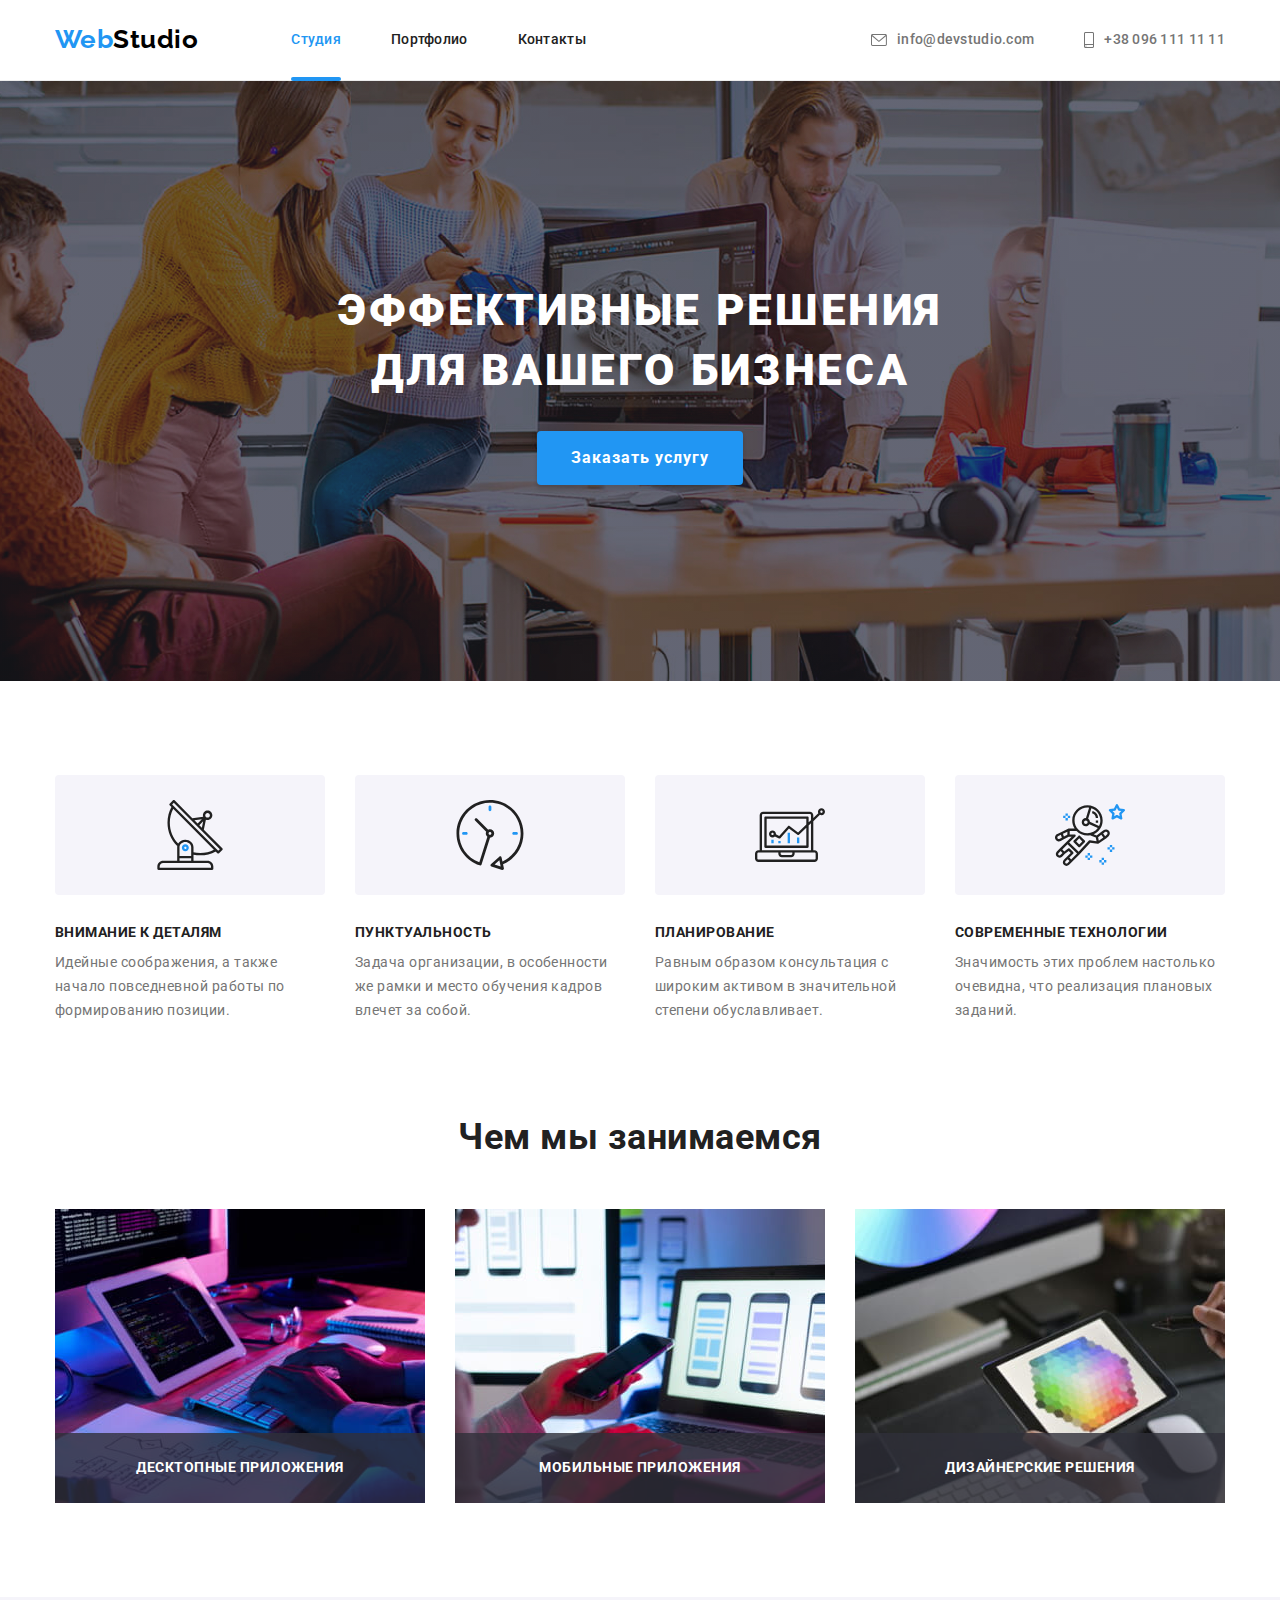
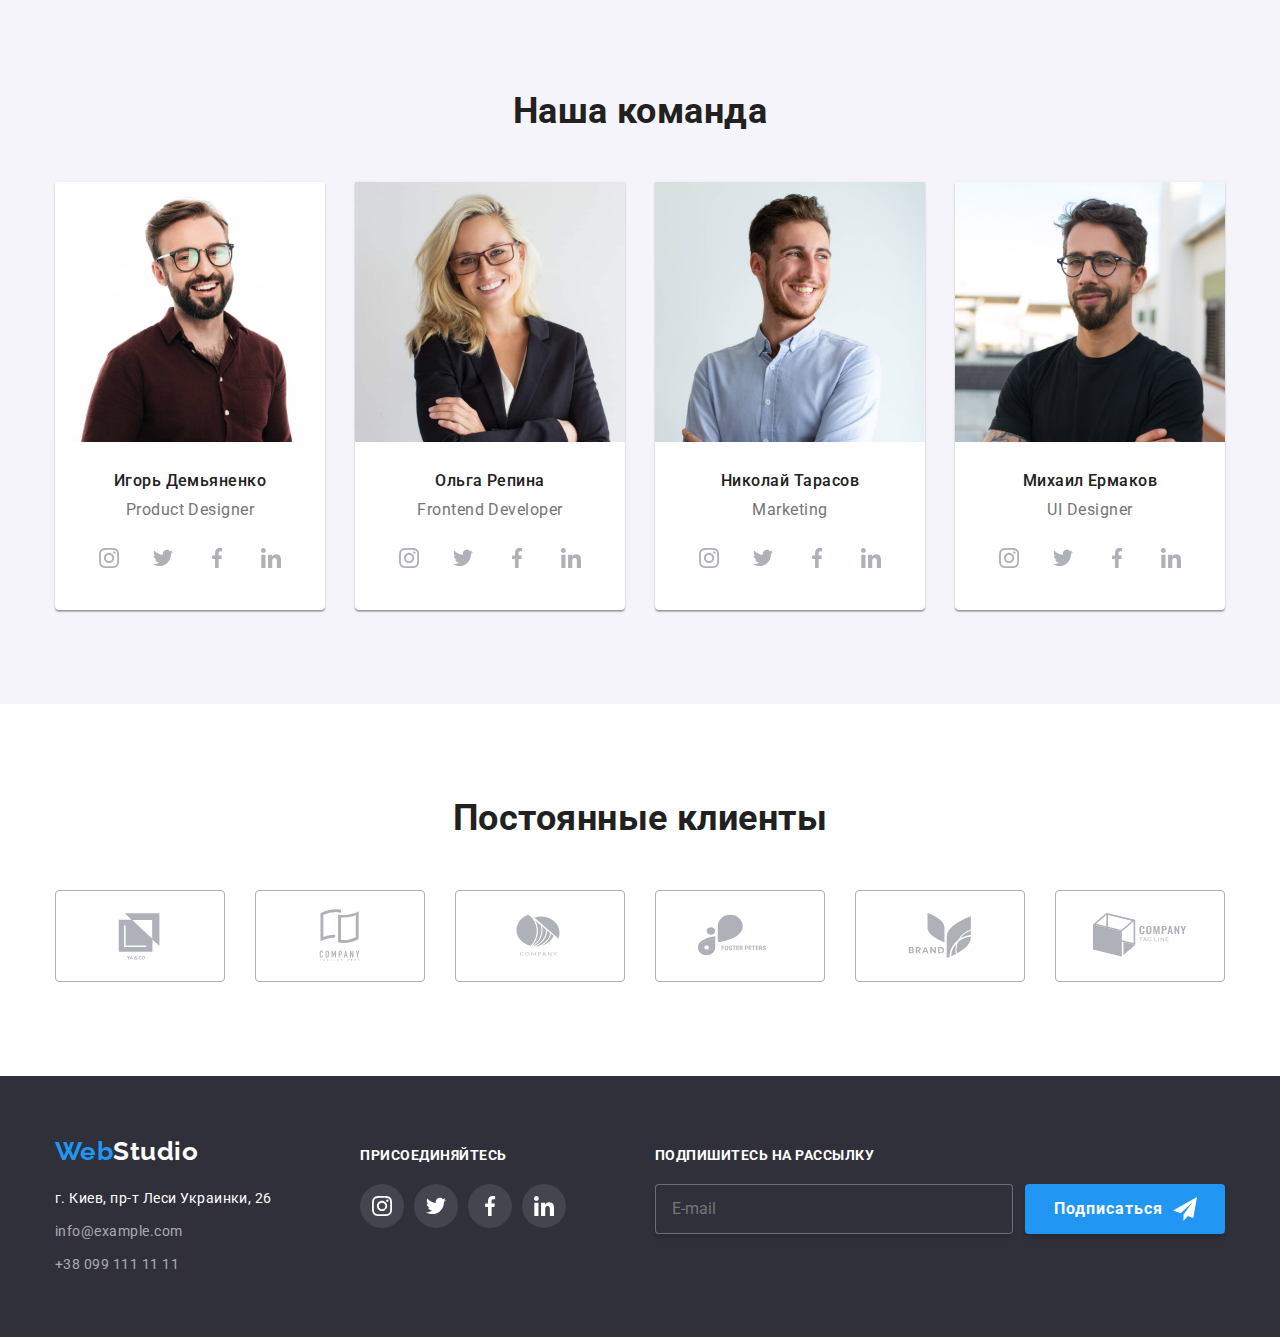
==== index.html @ 9dd59449 "БЭМ social" ====
<!DOCTYPE html>
<html lang="ru">
  <head>
    <meta charset="UTF-8" />
    <meta http-equiv="X-UA-Compatible" content="IE=edge" />
    <meta name="viewport" content="width=device-width, initial-scale=1.0" />
    <title>WebStudio</title>
    <link
      href="https://fonts.googleapis.com/css2?family=Raleway:wght@700&family=Roboto:wght@400;500;700;900&display=swap"
      rel="stylesheet"
    />
    <link
      rel="stylesheet"
      href="https://cdnjs.cloudflare.com/ajax/libs/modern-normalize/1.1.0/modern-normalize.min.css"
    />
    <link rel="stylesheet" href="./css/styles.css" />
  </head>
  <body>
    <!--Шапка сайта-->
    <header class="header">
      <div class="container header__container">
        <a href="./" lang="en" class="logo"
          >Web<span class="logo logo--black">Studio</span></a
        >

        <nav class="navigation">
          <ul class="navigation__list">
            <li class="navigation__item">
              <a href="#" class="navigation__link navigation__link--current"
                >Студия</a
              >
            </li>
            <li class="navigation__item">
              <a href="./portfolio.html" class="navigation__link">Портфолио</a>
            </li>
            <li class="navigation__item">
              <a href="#" class="navigation__link">Контакты</a>
            </li>
          </ul>
        </nav>

        <!--Contacts-->
        <ul class="header-contacts">
          <li class="header-contacts__item">
            <a href="mailto:info@devstudio.com" class="header-contacts__link"
              ><svg class="header-contacts__icon" width="16px" height="12px">
                <use href="./images/icons.svg#icon-mail"></use>
              </svg>
              info@devstudio.com</a
            >
          </li>
          <li class="header-contacts__item">
            <a href="tel:+380961111111" class="header-contacts__link"
              ><svg class="header-contacts__icon" width="10px" height="16px">
                <use href="./images/icons.svg#icon-smartphone"></use>
              </svg>
              +38 096 111 11 11</a
            >
          </li>
        </ul>
      </div>
    </header>

    <main>
      <!--Герой-->
      <section class="hero">
        <div class="container">
          <h1 class="hero__title">ЭФФЕКТИВНЫЕ РЕШЕНИЯ ДЛЯ ВАШЕГО БИЗНЕСА</h1>
          <button type="button" class="button hero__button" data-modal-open>
            Заказать услугу
          </button>
        </div>
      </section>

      <!--Преимущества-->
      <section class="section">
        <div class="container">
          <h1 class="visually-hidden">Наши особенности</h1>
          <ul class="feature">
            <li class="feature__item">
              <div class="feature__thumb">
                <svg width="70" height="70">
                  <use href="./images/icons.svg#icon-antenna"></use>
                </svg>
              </div>
              <h2 class="feature__title">ВНИМАНИЕ К ДЕТАЛЯМ</h2>
              <p class="feature__text">
                Идейные соображения, а также начало повседневной работы по
                формированию позиции.
              </p>
            </li>
            <li class="feature__item">
              <div class="feature__thumb">
                <svg width="70" height="70">
                  <use href="./images/icons.svg#icon-clock"></use>
                </svg>
              </div>
              <h2 class="feature__title">ПУНКТУАЛЬНОСТЬ</h2>
              <p class="feature__text">
                Задача организации, в особенности же рамки и место обучения
                кадров влечет за собой.
              </p>
            </li>
            <li class="feature__item">
              <div class="feature__thumb">
                <svg width="70" height="70">
                  <use href="./images/icons.svg#icon-diagram"></use>
                </svg>
              </div>
              <h2 class="feature__title">ПЛАНИРОВАНИЕ</h2>
              <p class="feature__text">
                Равным образом консультация с широким активом в значительной
                степени обуславливает.
              </p>
            </li>
            <li class="feature__item">
              <div class="feature__thumb">
                <svg width="70" height="70">
                  <use href="./images/icons.svg#icon-astronaut"></use>
                </svg>
              </div>
              <h2 class="feature__title">СОВРЕМЕННЫЕ ТЕХНОЛОГИИ</h2>
              <p class="feature__text">
                Значимость этих проблем настолько очевидна, что реализация
                плановых заданий.
              </p>
            </li>
          </ul>
        </div>
      </section>

      <!--Направление работ-->
      <section class="section section__activity">
        <!--Заголовок для последующей доработки скринридера-->
        <div class="container">
          <h2 class="section-title">Чем мы занимаемся</h2>
          <ul class="activity">
            <li class="activity__item">
              <div class="activity__thumb">
                <img
                  src="./images/img.jpg"
                  alt="Разработчик набирает разметку страницы"
                  width="370"
                  height="294"
                />
                <h3 class="activity__desc">ДЕСКТОПНЫЕ ПРИЛОЖЕНИЯ</h3>
              </div>
            </li>
            <li class="activity__item">
              <div class="activity__thumb">
                <img
                  src="./images/imagetwo.jpg"
                  alt="Делаем разработку мобильного приложения"
                  width="370"
                  height="294"
                />
                <h3 class="activity__desc">МОБИЛЬНЫЕ ПРИЛОЖЕНИЯ</h3>
              </div>
            </li>
            <li class="activity__item">
              <div class="activity__thumb">
                <img
                  src="./images/imagethree.jpg"
                  alt="Разрабатываем стилизацию оформления"
                  width="370"
                  height="294"
                />
                <h3 class="activity__desc">ДИЗАЙНЕРСКИЕ РЕШЕНИЯ</h3>
              </div>
            </li>
          </ul>
        </div>
      </section>

      <!--Информация о команде-->
      <section class="section section--bgc-gray">
        <div class="container">
          <h2 class="section-title">Наша команда</h2>
          <ul class="team-card">
            <li class="team-card__item">
              <img
                src="./images/team.jpg"
                alt="Фото Игоря Демяненко"
                width="270"
                height="260"
              />
              <div class="team-card__meta">
                <h3 class="team-card__title">Игорь Демьяненко</h3>
                <p lang="en" class="team-card__text">Product Designer</p>
                <ul class="social">
                  <li class="social__item">
                    <a href="https://www.instagram.com" class="social__link">
                      <svg class="social__icon" width="20px" height="20px">
                        <use href="./images/icons.svg#icon-instagram"></use>
                      </svg>
                    </a>
                  </li>
                  <li class="social__item">
                    <a href="https://twitter.com/" class="social__link">
                      <svg class="social__icon" width="20px" height="20px">
                        <use href="./images/icons.svg#icon-twitter"></use>
                      </svg>
                    </a>
                  </li>
                  <li class="social__item">
                    <a href="https://www.facebook.com/" class="social__link">
                      <svg class="social__icon" width="20px" height="20px">
                        <use href="./images/icons.svg#icon-facebook"></use>
                      </svg>
                    </a>
                  </li>
                  <li class="social__item">
                    <a href="https://www.linkedin.com/" class="social__link">
                      <svg class="social__icon" width="20px" height="20px">
                        <use href="./images/icons.svg#icon-linkedin"></use>
                      </svg>
                    </a>
                  </li>
                </ul>
              </div>
            </li>
            <li class="team-card__item">
              <img
                src="./images/teams.jpg"
                alt="Фото Ольги Репиной"
                width="270"
                height="260"
              />
              <div class="team-card__meta">
                <h3 class="team-card__title">Ольга Репина</h3>
                <p lang="en" class="team-card__text">Frontend Developer</p>
                <ul class="social">
                  <li class="social__item">
                    <a href="https://www.instagram.com" class="social__link">
                      <svg class="social__icon" width="20px" height="20px">
                        <use href="./images/icons.svg#icon-instagram"></use>
                      </svg>
                    </a>
                  </li>
                  <li class="social__item">
                    <a href="https://twitter.com/" class="social__link">
                      <svg class="social__icon" width="20px" height="20px">
                        <use href="./images/icons.svg#icon-twitter"></use>
                      </svg>
                    </a>
                  </li>
                  <li class="social__item">
                    <a href="https://www.facebook.com/" class="social__link">
                      <svg class="social__icon" width="20px" height="20px">
                        <use href="./images/icons.svg#icon-facebook"></use>
                      </svg>
                    </a>
                  </li>
                  <li class="social__item">
                    <a href="https://www.linkedin.com/" class="social__link">
                      <svg class="social__icon" width="20px" height="20px">
                        <use href="./images/icons.svg#icon-linkedin"></use>
                      </svg>
                    </a>
                  </li>
                </ul>
              </div>
            </li>
            <li class="team-card__item">
              <img
                src="./images/teamsss.jpg"
                alt="Фото Николая Тарасова"
                width="270"
                height="260"
              />
              <div class="team-card__meta">
                <h3 class="team-card__title">Николай Тарасов</h3>
                <p lang="en" class="team-card__text">Marketing</p>
                <ul class="social">
                  <li class="social__item">
                    <a href="https://www.instagram.com" class="social__link">
                      <svg class="social__icon" width="20" height="20">
                        <use href="./images/icons.svg#icon-instagram"></use>
                      </svg>
                    </a>
                  </li>
                  <li class="social__item">
                    <a href="https://twitter.com/" class="social__link">
                      <svg class="social__icon" width="20" height="20">
                        <use href="./images/icons.svg#icon-twitter"></use>
                      </svg>
                    </a>
                  </li>
                  <li class="social__item">
                    <a href="https://www.facebook.com/" class="social__link">
                      <svg class="social__icon" width="20" height="20">
                        <use href="./images/icons.svg#icon-facebook"></use>
                      </svg>
                    </a>
                  </li>
                  <li class="social__item">
                    <a href="https://www.linkedin.com/" class="social__link">
                      <svg class="social__icon" width="20" height="20">
                        <use href="./images/icons.svg#icon-linkedin"></use>
                      </svg>
                    </a>
                  </li>
                </ul>
              </div>
            </li>
            <li class="team-card__item">
              <img
                src="./images/teamssss.jpg"
                alt="Фото Михаила Ермакова"
                width="270"
                height="260"
              />
              <div class="team-card__meta">
                <h3 class="team-card__title">Михаил Ермаков</h3>
                <p lang="en" class="team-card__text">UI Designer</p>
                <ul class="social">
                  <li class="social__item">
                    <a href="https://www.instagram.com/" class="social__link">
                      <svg class="social__icon" width="20" height="20">
                        <use href="./images/icons.svg#icon-instagram"></use>
                      </svg>
                    </a>
                  </li>
                  <li class="social__item">
                    <a href="https://twitter.com/" class="social__link">
                      <svg class="social__icon" width="20" height="20">
                        <use href="./images/icons.svg#icon-twitter"></use>
                      </svg>
                    </a>
                  </li>
                  <li class="social__item">
                    <a href="https://www.facebook.com/" class="social__link">
                      <svg class="social__icon" width="20" height="20">
                        <use href="./images/icons.svg#icon-facebook"></use>
                      </svg>
                    </a>
                  </li>
                  <li class="social__item">
                    <a href="https://www.linkedin.com/" class="social__link">
                      <svg class="social__icon" width="20" height="20">
                        <use href="./images/icons.svg#icon-linkedin"></use>
                      </svg>
                    </a>
                  </li>
                </ul>
              </div>
            </li>
          </ul>
        </div>
      </section>

      <!--Постоянные клиенты-->
      <section class="section">
        <div class="container">
          <h2 class="section-title">Постоянные клиенты</h2>
          <ul class="clients">
            <li class="clients__item">
              <a href="#" class="clients__link">
                <svg class="clients__icon" width="106" height="60">
                  <use href="./images/icons.svg#icon-clientyaco"></use>
                </svg>
              </a>
            </li>
            <li class="clients__item">
              <a href="#" class="clients__link">
                <svg class="clients__icon" width="106" height="60">
                  <use href="./images/icons.svg#icon-clientcompany"></use>
                </svg>
              </a>
            </li>
            <li class="clients__item">
              <a href="#" class="clients__link">
                <svg class="clients__icon" width="106" height="60">
                  <use href="./images/icons.svg#icon-clentcompanys"></use>
                </svg>
              </a>
            </li>
            <li class="clients__item">
              <a href="#" class="clients__link">
                <svg class="clients__icon" width="106" height="60">
                  <use href="./images/icons.svg#icon-clientfoster"></use>
                </svg>
              </a>
            </li>
            <li class="clients__item">
              <a href="#" class="clients__link">
                <svg class="clients__icon" width="106" height="60">
                  <use href="./images/icons.svg#icon-clientbrand"></use>
                </svg>
              </a>
            </li>
            <li class="clients__item">
              <a href="#" class="clients__link">
                <svg class="clients__icon" width="106" height="60">
                  <use href="./images/icons.svg#icon-clienttagline"></use>
                </svg>
              </a>
            </li>
          </ul>
        </div>
      </section>
    </main>

    <!--Подвал сайта-->
    <footer class="footer">
      <div class="container footer__box">
        <div class="footer__contact">
          <a href="./" lang="en" class="logo"
            >Web<span class="logo footer__logo">Studio</span></a
          >
          <address class="address">
            <span class="address__text">г. Киев, пр-т Леси Украинки, 26</span>

            <ul class="address__list">
              <li class="address__item">
                <a href="mailto:info@example.com" class="address__link"
                  >info@example.com</a
                >
              </li>
              <li class="address__item">
                <a href="tel:+380991111111" class="address__link"
                  >+38 099 111 11 11</a
                >
              </li>
            </ul>
          </address>
        </div>

        <div class="footer-invite">
          <b class="footer-invite__title">ПРИСОЕДИНЯЙТЕСЬ</b>
          <ul class="footer-invite__list">
            <li class="footer-invite__item">
              <a href="https://www.instagram.com/" class="footer__invite__link">
                <svg class="footer__invite__icon" width="20" height="20">
                  <use href="./images/icons.svg#icon-instagram"></use>
                </svg>
              </a>
            </li>
            <li class="footer-invite__item">
              <a href="https://twitter.com/" class="footer__invite__link">
                <svg class="footer__invite__icon" width="20" height="20">
                  <use href="./images/icons.svg#icon-twitter"></use>
                </svg>
              </a>
            </li>
            <li class="footer-invite__item">
              <a href="https://www.facebook.com/" class="footer__invite__link">
                <svg class="footer__invite__icon" width="20" height="20">
                  <use href="./images/icons.svg#icon-facebook"></use>
                </svg>
              </a>
            </li>
            <li class="footer-invite__item">
              <a href="https://www.linkedin.com/" class="footer__invite__link">
                <svg class="footer__invite__icon" width="20" height="20">
                  <use href="./images/icons.svg#icon-linkedin"></use>
                </svg>
              </a>
            </li>
          </ul>
        </div>

        <div class="newsletter">
          <form class="newsletter__form">
            <label for="mail" name="mail" class="newsletter__title"
              >Подпишитесь на рассылку</label
            >
            <div class="newsletter__field">
              <input
                type="email"
                name="mail"
                id="mail"
                class="newsletter__mail-input"
                placeholder="E-mail"
              />
              <button type="submit" class="button newsletter__button">
                Подписаться
                <svg class="newsletter__icon" width="24" height="24">
                  <use href="./images/icons.svg#icon-submit"></use>
                </svg>
              </button>
            </div>
          </form>
        </div>
      </div>
    </footer>

    <!--Modal window-->
    <div class="backdrop is-hidden" data-modal>
      <div class="modal">
        <button class="modal-close" data-modal-close>
          <svg class="icon-close" width="18" height="18">
            <use href="./images/icons.svg#icon-close"></use>
          </svg>
        </button>
        <form class="form">
          <p class="title-form">Оставьте свои данные, мы вам перезвоним</p>

          <label class="form-field">
            <span class="form-label">Имя</span>
            <input type="name" name="name" class="input-field" />
            <svg class="icon-form" width="18" height="18">
              <use href="./images/icons.svg#person-icon"></use>
            </svg>
          </label>

          <label class="form-field">
            <span class="form-label">Телефон</span>
            <input type="tel" name="phone" class="input-field" />
            <svg class="icon-form" width="18" height="18">
              <use href="./images/icons.svg#phone-icon"></use>
            </svg>
          </label>

          <label class="form-field">
            <span class="form-label">Почта</span>
            <input type="email" name="mail" class="input-field" />
            <svg class="icon-form" width="18" height="18">
              <use href="./images/icons.svg#email-icon"></use>
            </svg>
          </label>

          <label class="form-field comment">
            <span class="form-label">Комментарий</span>
            <textarea
              class="form-comment"
              name="comment"
              rows="8"
              placeholder="Введите текст"
            ></textarea>
          </label>

          <label class="polisy-label">
            <input
              type="checkbox"
              class="checkbox"
              name="policy"
              value="accept policy"
            />
            <span class="icon-policy"></span>
            <span class="policy-accept"
              >Соглашаюсь с рассылкой и принимаю
              <a href="#" class="policy-link">Условия договора</a>
            </span>
          </label>

          <button type="submit" class="button form__button">Отправить</button>
        </form>
      </div>
    </div>
    <script src="./js/modal.js"></script>
  </body>
</html>
---- css/styles.css ----
:root {
  --primary-text-color: #757575; /* Приоритетный цвет страницы */
  --title-text-color: #212121; /* Цвет заголовка */
  --accent-color: #2196f3; /* Цвет акцента */
  --white-text-color: #ffffff; /* Белый цвет */
  --logo-text-color: #000000; /* Черный цвет логотипа */
  --hero-text-color: #f5f4fa; /* Основной цвет на героя */
  --first-bg-color: #2f303a; /* Цвет фона главной страницы */
  --footer-link-color: rgba(255, 255, 255, 0.6); /* цвет фона футера */
  --icon-bg-color: #f5f4fa; /*цвет фона иконок*/
  --icon-primary-color: #afb1b8; /*Основной цвет иконок */
}

body {
  background-color: #fff;
  color: var(--primary-text-color);
  font-family: Roboto, sans-serif;
  letter-spacing: 0.03em;
}

/* Global elements */
ul {
  list-style: none;
  margin: 0;
  padding: 0;
}

h1,
h2,
h3,
h4,
p {
  margin: 0;
}

img {
  display: block;
  width: 100%;
  height: auto;
}

/* Container */
.container {
  width: 1200px;
  margin-left: auto;
  margin-right: auto;
  padding-left: 15px;
  padding-right: 15px;
}

/* Interactive title */
.visually-hidden {
  position: absolute;
  clip: rect(0 0 0 0);
  width: 1px;
  height: 1px;
  margin: -1px;
}

/* Site header */
.header {
  border-bottom: 1px solid #ececec;
}

.header__container {
  display: flex;
  align-items: center;
}

.navigation {
  display: flex;
  align-items: center;
}

.logo {
  padding-top: 24px;
  padding-bottom: 25px;

  color: var(--accent-color);
  text-decoration: none;
  font-family: Raleway;
  font-weight: 700;
  font-size: 26px;
  line-height: 1.19;
}

.logo--black {
  color: var(--logo-text-color);
}

.navigation__list {
  display: flex;
  margin-left: 93px;
  list-style: none;
}

.navigation__item {
  margin-right: 50px;
}

.navigation_item:last-child {
  margin-right: 0;
}

.navigation__link {
  padding-top: 32px;
  padding-bottom: 32px;
  position: relative;

  display: inline-block;
  text-decoration: none;
  color: var(--title-text-color);
  font-weight: 500;
  font-size: 14px;
  line-height: 1.14;
  letter-spacing: 0.02em;

  transition: color 250ms cubic-bezier(0.4, 0, 0.2, 1);
}

.navigation__link:hover,
.navigation__link:focus {
  color: var(--accent-color);
}

.navigation__link--current {
  color: var(--accent-color);
}

.navigation__link--current::after {
  content: "";
  position: absolute;
  display: block;
  width: 100%;
  height: 4px;
  border-radius: 2px;
  background-color: var(--accent-color);
  bottom: -1px;
}

.header-contacts {
  display: block;
  display: flex;
  margin-left: auto;

  list-style: none;
}

.header-contacts__item {
  margin-right: 50px;
}

.header-contacts__item:last-child {
  margin-right: 0px;
}

.header-contacts__link {
  display: flex;
  padding-top: 32px;
  padding-bottom: 32px;

  align-items: center;
  text-decoration: none;
  color: var(--primary-text-color);
  font-weight: 500;
  font-size: 14px;
  line-height: 1.14;
  letter-spacing: 0.02em;

  transition: color 250ms cubic-bezier(0.4, 0, 0.2, 1);
}

.header-contacts__link:hover,
.header-contacts__link:focus {
  color: var(--accent-color);
}

.header-contacts__icon {
  margin-right: 10px;
  fill: currentColor;
}

.icon-phone {
  margin-right: 10px;
  fill: currentColor;
}

/* Hero */
.hero {
  max-width: 1600px;
  height: 600px;
  margin-left: auto;
  margin-right: auto;
  padding-bottom: 200px;
  padding-top: 200px;
  background-size: cover;
  background-position: center;
  background-repeat: no-repeat;
  background-color: var(--first-bg-color);
  background-image: linear-gradient(
      to right,
      rgba(47, 48, 58, 0.4),
      rgba(47, 48, 58, 0.4)
    ),
    url(../images/herofone.jpg);
  text-align: center;
}

.hero__title {
  width: 696px;
  margin-left: auto;
  margin-right: auto;
  margin-top: 0;
  margin-bottom: 30px;

  color: #ffffff;
  font-weight: 900;
  font-size: 44px;
  line-height: 1.36;
  text-transform: uppercase;
  letter-spacing: 0.06em;
}

/*Button*/
.button {
  min-width: 200px;
  border-radius: 4px;

  font-weight: 700;
  font-size: 16px;
  line-height: 1.87;
  letter-spacing: 0.06em;
  font-family: inherit;

  border-color: transparent;
  background-color: var(--accent-color);
  color: var(--white-text-color);
  box-shadow: 0px 4px 4px rgba(0, 0, 0, 0.15);

  transition: background-color 250ms cubic-bezier(0.4, 0, 0.2, 1);
}

.button:hover,
.button:focus {
  background-color: #188ce8;
  cursor: pointer;
}

/*Hero button */
.hero__button {
  display: inline-block;
  padding: 10px 32px;
  margin-left: auto;
  margin-right: auto;
}

/* Sections */
.section {
  padding-top: 94px;
  padding-bottom: 94px;
}

.section-title {
  margin-bottom: 50px;

  color: var(--title-text-color);
  font-weight: 700;
  font-size: 36px;
  line-height: 1.16;
  text-align: center;
}

/*Features*/
/*.section-features {
  padding-top: 94px;
  padding-bottom: 94px;
}*/

.feature {
  display: flex;
  list-style: none;
}

.feature__item {
  width: 270px;
  margin-right: 30px;
}

.feature__item:last-child {
  margin-right: 0;
}

.feature__title {
  color: var(--title-text-color);
  font-weight: 700;
  font-size: 14px;
  line-height: 1.14;
  text-transform: uppercase;
  margin-bottom: 10px;
}
.feature__text {
  font-size: 14px;
  line-height: 1.71;
}

.feature__thumb {
  display: flex;
  justify-content: center;
  align-items: center;
  padding: 25px 0;
  margin-bottom: 30px;
  border-radius: 4px;

  background-color: var(--icon-bg-color);
}

/*Activity */
.section__activity {
  padding-top: 0;
}

.activity {
  display: flex;
  list-style: none;
}

.activity__item {
  margin-right: 30px;
}

.activity__item:last-child {
  margin-right: 0;
}

.activity__thumb {
  position: relative;
}

.activity__desc {
  position: absolute;
  bottom: 0;
  padding-top: 27px;
  padding-bottom: 27px;

  width: 100%;
  font-weight: 700;
  font-size: 14px;
  line-height: 1.14;
  text-align: center;

  background-color: rgba(47, 48, 58, 0.8);
  color: var(--white-text-color);
}

/* Team */
.section--bgc-gray {
  background-color: var(--hero-text-color);
}

.team-card {
  display: flex;
  list-style: none;
}

.team-card__item {
  width: 270px;
  margin-right: 30px;
  box-shadow: 0px 1px 3px rgba(0, 0, 0, 0.12), 0px 1px 1px rgba(0, 0, 0, 0.14),
    0px 2px 1px rgba(0, 0, 0, 0.2);
  border-radius: 0px 0px 4px 4px;

  background-color: var(--white-text-color);
}

.team-card__item:last-child {
  margin-right: 0;
}

.team-card__meta {
  padding: 30px 0;
}

.team-card__title {
  color: var(--title-text-color);
  font-weight: 500;
  font-size: 16px;
  line-height: 1.18;
  text-align: center;
  margin-bottom: 10px;
}
.team-card__text {
  font-size: 16px;
  line-height: 1.18;
  margin-bottom: 16px;
  text-align: center;
}

.social {
  display: flex;
  justify-content: center;
  list-style: none;
}

.social__item {
  margin-right: 10px;
}
.social__item:last-child {
  margin-right: 0;
}

.social__link {
  display: flex;
  justify-content: center;
  align-items: center;

  text-decoration: none;
  color: currentColor;
  width: 44px;
  height: 44px;
  border-radius: 50%;

  transition: background-color 250ms cubic-bezier(0.4, 0, 0.2, 1);
}

/* Interactive icon link */
.social__link:hover,
.social__link:focus,
.social__link:active {
  background-color: var(--accent-color);
}

.social__icon {
  fill: var(--icon-primary-color);
  transition: fill 2;
}

.social__link:focus .social__icon,
.social__link:active .social__icon,
.social__link:hover .social__icon {
  fill: #ffffff;
}

/* Section clients*/
.section-clients {
  padding-top: 94px;
  padding-bottom: 94px;
}

.clients {
  display: flex;
}

.clients__item {
  list-style: none;
  margin-right: 30px;
}

.clients__item:last-child {
  margin-right: 0;
}

.clients__link {
  display: flex;
  justify-content: center;
  align-items: center;
  text-decoration: none;
  border: 1px solid var(--icon-primary-color);
  border-radius: 4px;
  width: 170px;
  height: 92px;

  transition: border-color 250ms cubic-bezier(0.4, 0, 0.2, 1);
}

.clients__link:hover,
.clients__link:active,
.clients__link:focus {
  border-color: var(--accent-color);
}

.clients__link:hover .clients__icon,
.clients__link:active .clients__icon,
.clients__link:focus .clients__icon {
  fill: var(--accent-color);
}

.clients__icon {
  fill: var(--icon-primary-color);

  transition: fill 250ms cubic-bezier(0.4, 0, 0.2, 1);
}

/* Site footer ! */
.footer {
  padding-top: 60px;
  padding-bottom: 60px;
  background-color: var(--first-bg-color);
}

.footer__logo {
  display: inline-block;
  padding: 0;
  margin-bottom: 20px;
  color: var(--white-text-color);
}

.address__text {
  display: inline-block;
  margin-bottom: 9px;

  color: var(--white-text-color);
  font-style: normal;
  font-size: 14px;
  line-height: 1.71;
}

.address__list {
  list-style: none;
}
.address__item {
  margin-bottom: 9px;
}
.address__item:last-child {
  margin-bottom: 0px;
}

.address__link {
  display: inline-block;

  color: var(--footer-link-color);
  font-style: normal;
  text-decoration: none;
  font-size: 14px;
  line-height: 1.71;

  transition: color 250ms cubic-bezier(0.4, 0, 0.2, 1);
}

.address__link:hover,
.address__link:focus {
  color: var(--accent-color);
}

/* Footer invite */
.footer-invite__title {
  display: inline-block;
  margin-bottom: 20px;

  font-weight: 700;
  font-size: 14px;
  line-height: 1.14;
  text-transform: uppercase;

  color: var(--white-text-color);
}

.footer-invite__item {
  list-style: none;
  margin-right: 10px;
}

.footer-invite__item:last-child {
  margin-right: 0;
}

.footer__invite__link {
  display: flex;
  display: flex;
  justify-content: center;
  align-items: center;
  width: 44px;
  height: 44px;

  background-color: rgba(255, 255, 255, 0.1);
  color: var(--white-text-color);
  text-decoration: none;
  border-radius: 50px;

  transition: background-color 250ms cubic-bezier(0.4, 0, 0.2, 1);
}

.footer__invite__link:hover,
.footer__invite__link:active,
.footer__invite__link:focus {
  background-color: var(--accent-color);
}

.footer__invite__icon {
  fill: currentColor;
}

/* Footer flex */
.footer__box {
  display: flex;
  justify-content: space-between;
  align-items: baseline;
}

.footer-invite__list {
  display: flex;
  list-style: none;
}

/*Footer Form E-mail*/
.newsletter {
  width: 570px;
}

.newsletter__form {
  display: flex;
  flex-direction: column;
  position: relative;
}

.newsletter__field {
  display: flex;
}

.newsletter__title {
  font-weight: 700;
  font-size: 14px;
  line-height: 1.14;
  text-transform: uppercase;

  margin-bottom: 20px;

  color: var(--white-text-color);
}

.newsletter__mail-input {
  width: 358px;
  height: 50px;
  box-sizing: border-box;
  border-radius: 4px;
  padding-left: 16px;
  margin-right: 12px;

  border: 1px solid rgba(255, 255, 255, 0.3);
  background-color: var(--first-bg-color);
  box-shadow: 0px 4px 4px rgba(0, 0, 0, 0.15);
  color: var(--primary-text-color);
}

.newsletter__button {
  display: flex;
  justify-content: space-between;
  align-items: center;
  width: 200px;
  padding: 10px 28px 10px 29px;
  border: 0;
}

/* Portfolio section ! */

/* Buttons */
.button-list {
  display: flex;
  justify-content: center;

  margin-bottom: 34px;

  list-style: none;
}

.filter-button {
  padding: 6px 22px;
  min-width: 73px;
  border-radius: 4px;
  border: transparent;
  text-align: center;
  background-color: var(--hero-text-color);
  color: var(--title-text-color);
  font-family: inherit;
  font-weight: 500;
  font-size: 16px;
  line-height: 1.62;
  letter-spacing: 0.03em;

  transition: background-color 250ms cubic-bezier(0.4, 0, 0.2, 1),
    color 250ms cubic-bezier(0.4, 0, 0.2, 1),
    box-shadow 250ms cubic-bezier(0.4, 0, 0.2, 1);
}

.filter-button:hover,
.filter-button:focus {
  background-color: var(--accent-color);
  color: var(--white-text-color);
  cursor: pointer;
  box-shadow: 0px 3px 1px rgba(0, 0, 0, 0.1), 0px 1px 2px rgba(0, 0, 0, 0.08),
    0px 2px 2px rgba(0, 0, 0, 0.12);
}

.button-item {
  margin-right: 8px;
  display: inline-block;
}

.button-item:last-child {
  margin-right: 0;
}

/* Cards ! */

.cards-list {
  display: flex;
  flex-wrap: wrap;

  margin-left: -30px;
  margin-top: -30px;
  list-style: none;
}

.card-item {
  flex-basis: calc(100% / 3 - 30px);
  margin-left: 30px;
  margin-top: 30px;
}

.card-link {
  display: block;
  color: var(--primary-text-color);
  text-decoration: none;
  font-size: 16px;
  line-height: 1.87;

  transition: box-shadow 250ms cubic-bezier(0.4, 0, 0.2, 1);
}

.card-link:hover,
.card-link:focus {
  box-shadow: 0px 1px 1px rgba(0, 0, 0, 0.12), 0px 4px 4px rgba(0, 0, 0, 0.06),
    1px 4px 6px rgba(0, 0, 0, 0.16);
}

.card-title {
  color: var(--title-text-color);
  font-weight: 700;
  font-size: 18px;
  line-height: 2;
  letter-spacing: 0.06em;
}

.card-text {
  margin-top: 4px;
}

.card-content {
  padding: 20px 24px;

  border-right: 1px solid #eeeeee;
  border-bottom: 1px solid #eeeeee;
  border-left: 1px solid #eeeeee;
}

/* Cards overlay elements */
.cards-thumb {
  position: relative;
  overflow: hidden;
}

.card-description {
  position: absolute;
  width: 100%;
  height: 294px;
  bottom: -294px;
  padding: 63px 24px;

  font-weight: 400;
  font-size: 18px;
  line-height: 1.56;
  color: var(--white-text-color);

  background-color: rgba(33, 150, 243, 0.9);

  transition: transform 250ms cubic-bezier(0.4, 0, 0.2, 1);
}

.card-link:hover .card-description,
.card-link:focus .card-description {
  transform: translateY(-294px);
}

/* Modal window */
.backdrop {
  position: fixed;
  top: 0;
  left: 0;
  width: 100%;
  height: 100%;
  background-color: rgba(0, 0, 0, 0.2);

  opacity: 1;
  visibility: visible;
  transition: opacity 250ms cubic-bezier(0.4, 0, 0.2, 1),
    visibility 250ms cubic-bezier(0.4, 0, 0.2, 1);
}

.backdrop.is-hidden {
  visibility: hidden;
  opacity: 0;
  pointer-events: none;
}

.backdrop.is-hidden .modal {
  transform: translate(-50%, -50%) scale(0.9);
}

.modal {
  position: absolute;
  top: 50%;
  left: 50%;
  transform: translate(-50%, -50%) scale(1);

  padding-top: 40px;
  padding-bottom: 40px;

  min-width: 528px;
  min-height: 581px;
  border-radius: 4px;

  background-color: var(--white-text-color);
  box-shadow: 0px 1px 3px rgba(0, 0, 0, 0.12), 0px 1px 1px rgba(0, 0, 0, 0.14),
    0px 2px 1px rgba(0, 0, 0, 0.2);

  transition: transform 250ms cubic-bezier(0.4, 0, 0.2, 1);
}

.modal-close {
  position: absolute;
  top: 8px;
  right: 8px;

  display: flex;
  justify-content: center;
  align-items: center;

  width: 30px;
  height: 30px;
  border-radius: 50%;

  border: 1px solid rgba(0, 0, 0, 0.1);
  cursor: pointer;
}

.icon-close {
  fill: var(--logo-text-color);

  transition: fill 250ms cubic-bezier(0.4, 0, 0.2, 1);
}

.modal-close:hover .icon-close,
.modal-close:focus .icon-close {
  fill: var(--accent-color);
}

/* Modal form */
.modal .form {
  padding: 40px;
  margin-left: auto;
  margin-right: auto;
}

.title-form {
  font-weight: 700;
  font-size: 20px;
  line-height: 1.15;
  text-align: center;

  margin-bottom: 12px;

  color: var(--title-text-color);
}

.modal .form-field {
  display: flex;
  flex-direction: column;
  position: relative;
  /*margin-bottom: 10px;*/
}

.modal .form-field:nth-child(-n + 4) {
  margin-bottom: 10px;
  /*.modal .form-field:last-child {
  margin-bottom: 20px;*/
}

.form-label {
  display: block;
  margin-bottom: 4px;

  font-size: 12px;
  line-height: 1.17;
  letter-spacing: 0.01em;
}

.modal .input-field {
  display: block;
  width: 100%;
  margin: 0;
  padding: 11px 12px 11px 42px;

  font: inherit;
  background-color: var(--white-text-color);
  border: 1px solid rgba(33, 33, 33, 0.2);
  border-radius: 4px;
  outline: none;
  cursor: pointer;
}

.form-field .icon-form {
  display: inline-block;
  position: absolute;
  top: 50%;
  left: 12px;

  transition: fill 250ms cubic-bezier(0.4, 0, 0.2, 1);
}

.form-field:focus-within > .icon-form {
  fill: var(--accent-color);
}

.modal .input-field:focus {
  border: 1px solid var(--accent-color);
}

.comment {
  margin-bottom: 20px;
}

.form-comment {
  width: 100%;
  height: 120px;
  padding: 12px 16px;
  resize: none;
  border: 1px solid rgba(33, 33, 33, 0.2);
  border-radius: 4px;
  outline: none;

  font-size: 12px;
  line-height: 1.17;
  letter-spacing: 0.01em;

  /*transition: border 250ms cubic-bezier(0.4, 0, 0.2, 1);*/
}

.form-comment::placeholder {
  font-size: 14px;
  line-height: 1.14;
  letter-spacing: 0.01em;

  color: rgba(117, 117, 117, 0.5);
}

.form-field .form-comment:focus {
  border: 1px solid var(--accent-color);
}

.polisy-label {
  display: flex;
  justify-content: center;
  align-items: center;
  margin-bottom: 30px;
}

.policy-accept {
  font-size: 14px;
  line-height: 1.71;
  letter-spacing: 0.03em;

  margin-left: 7px;
}

.policy-link {
  color: var(--accent-color);
}

.polisy-label .checkbox {
  position: absolute;
  width: 1px;
  height: 1px;
  margin: -1px;
  border: 0;
  padding: 0;
  clip: rect(0 0 0 0);
  overflow: hidden;
}

.icon-policy {
  display: inline-block;
  width: 16px;
  height: 16px;
  border: 2px solid var(--title-text-color);
  border-radius: 4px;
  background-color: var(--white-text-color);
}

.checkbox:checked + .icon-policy {
  border: transparent;
  background-color: var(--accent-color);
  background-image: url(../images/check.svg);
  background-size: contain;
  background-origin: border-box;
}

.form__button {
  display: block;
  padding: 10px 55px;
  margin-left: auto;
  margin-right: auto;
}
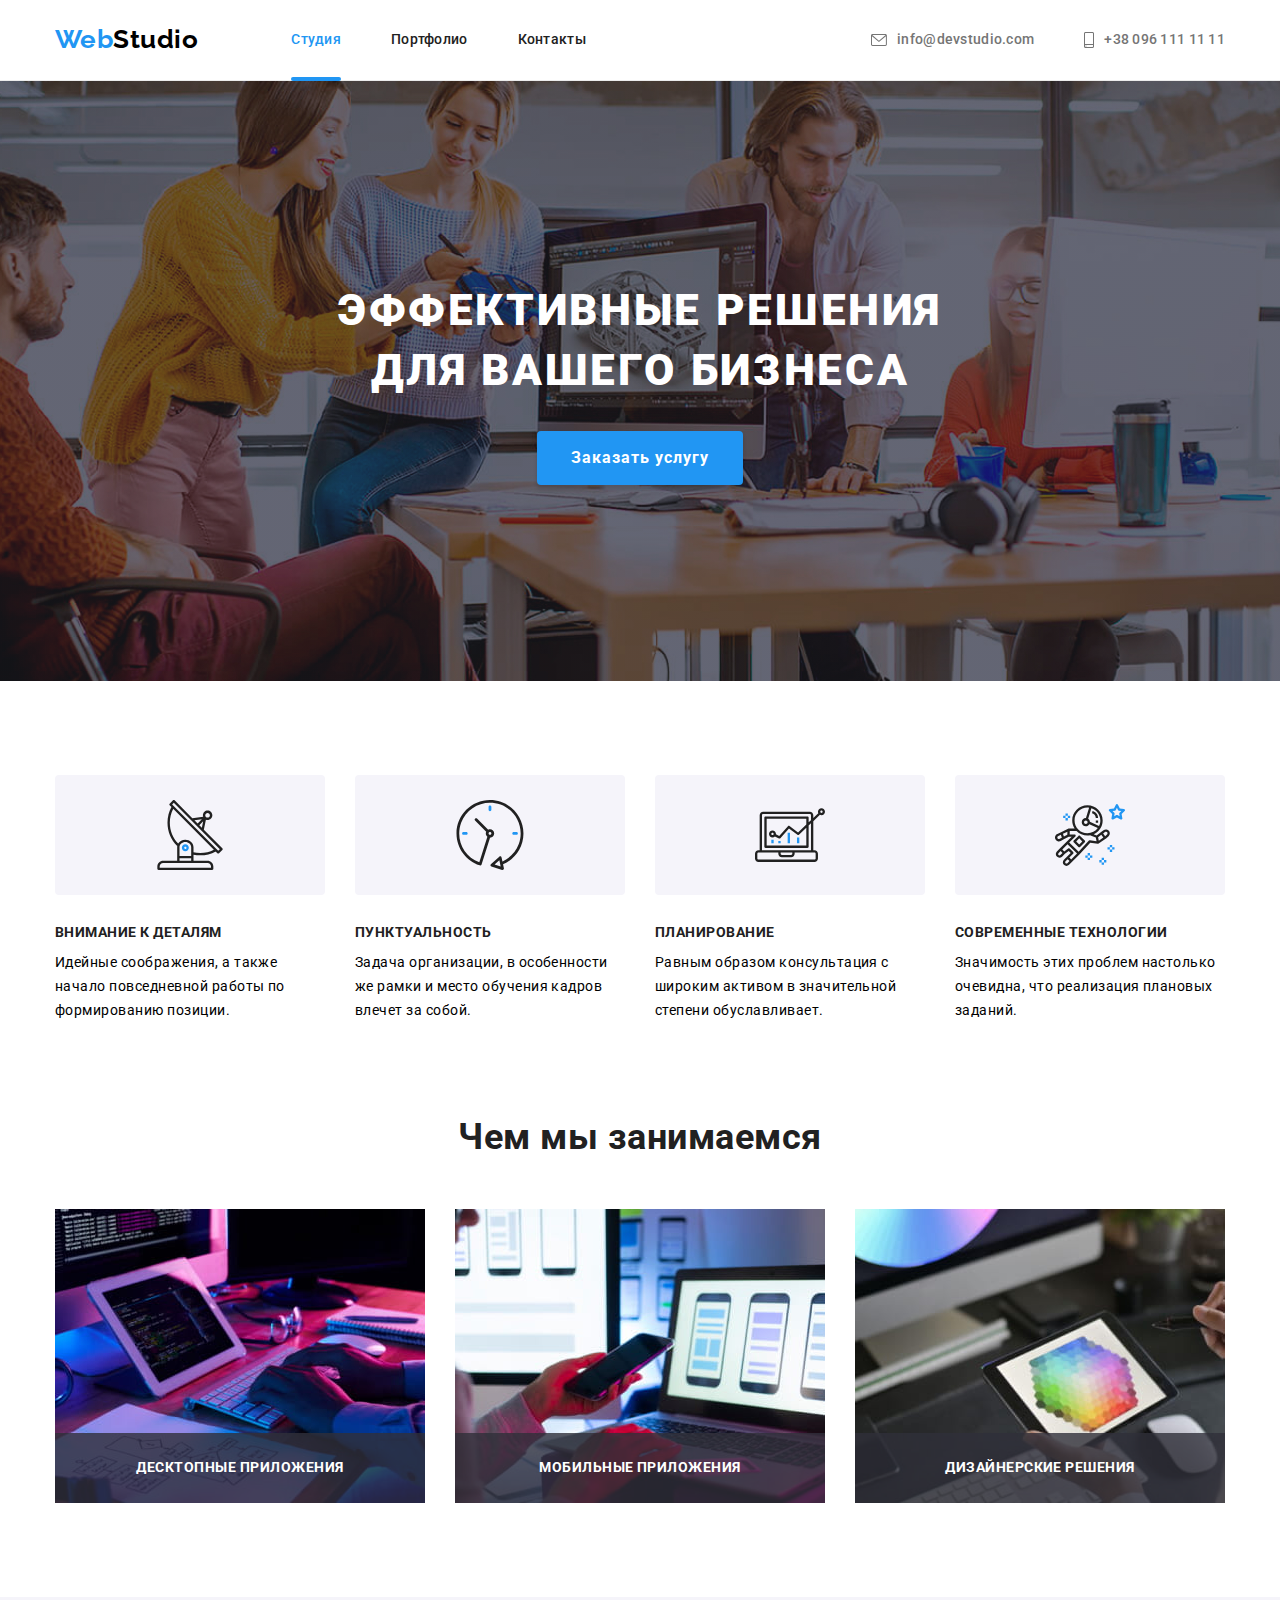
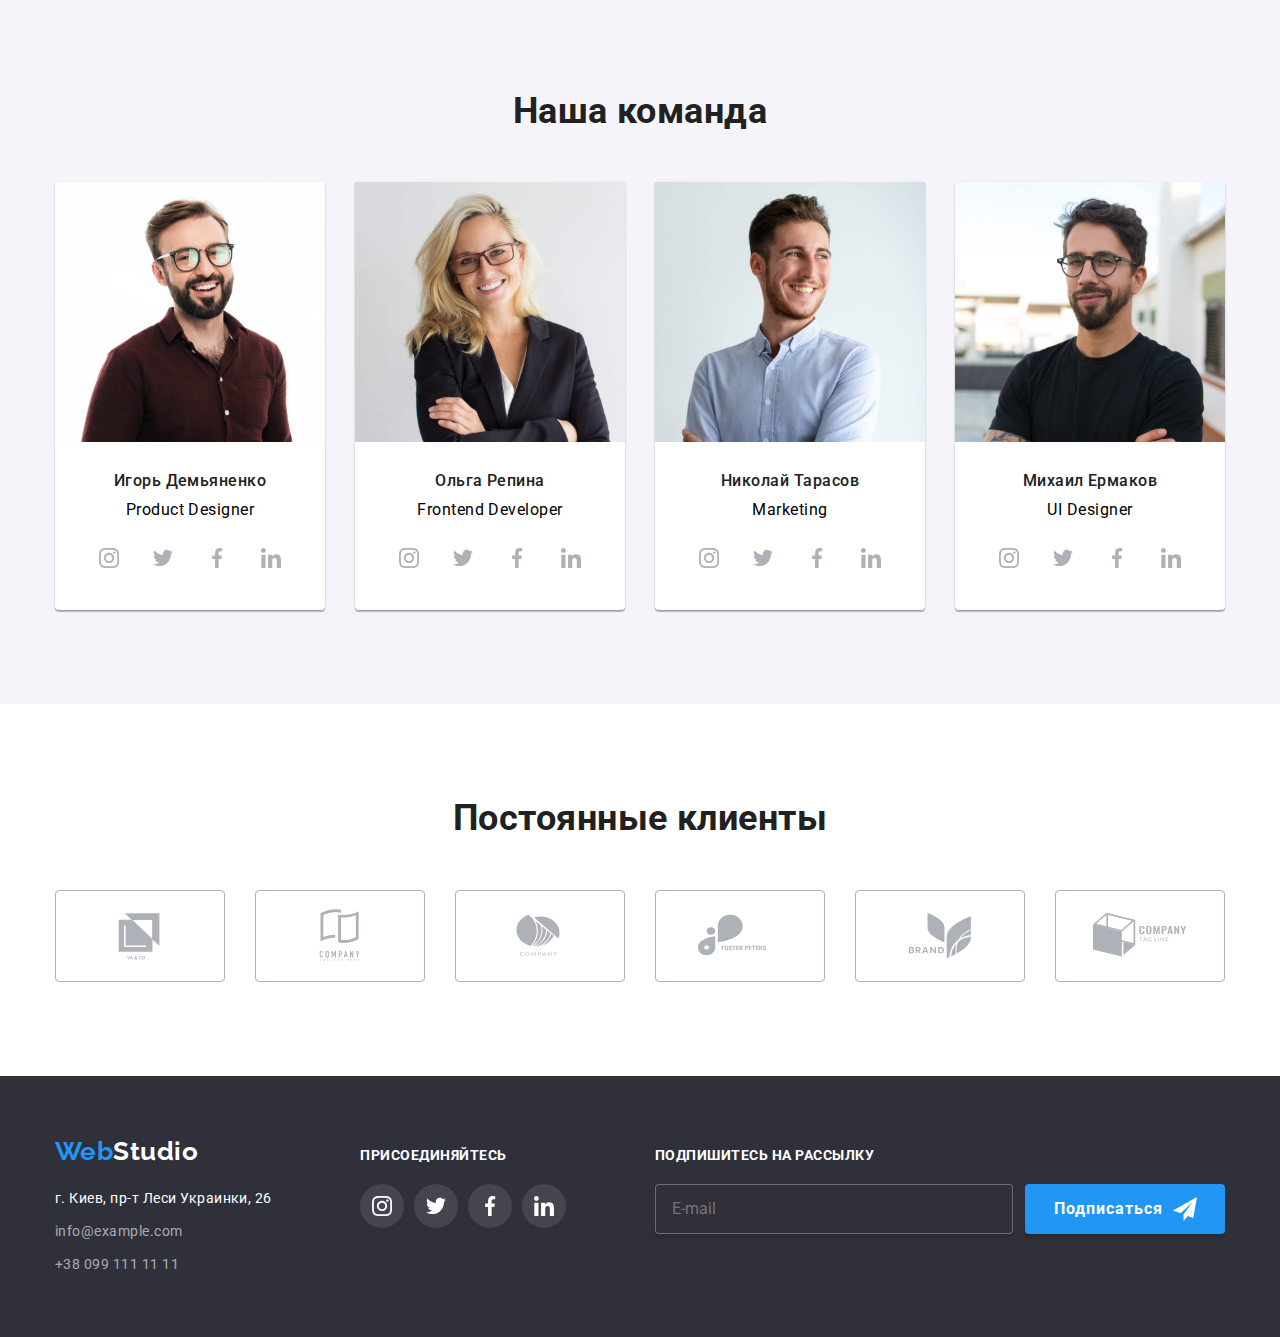
==== commit 373ffc73: "Global fix color" ====
--- a/index.html
+++ b/index.html
@@ -13,7 +13,7 @@
       rel="stylesheet"
       href="https://cdnjs.cloudflare.com/ajax/libs/modern-normalize/1.1.0/modern-normalize.min.css"
     />
-    <link rel="stylesheet" href="./css/styles.css" />
+    <link rel="stylesheet" href="./css/main.min.css" />
   </head>
   <body>
     <!--Шапка сайта-->
@@ -430,29 +430,29 @@
           <b class="footer-invite__title">ПРИСОЕДИНЯЙТЕСЬ</b>
           <ul class="footer-invite__list">
             <li class="footer-invite__item">
-              <a href="https://www.instagram.com/" class="footer__invite__link">
-                <svg class="footer__invite__icon" width="20" height="20">
+              <a href="https://www.instagram.com/" class="footer-invite__link">
+                <svg class="footer-invite__icon" width="20" height="20">
                   <use href="./images/icons.svg#icon-instagram"></use>
                 </svg>
               </a>
             </li>
             <li class="footer-invite__item">
-              <a href="https://twitter.com/" class="footer__invite__link">
-                <svg class="footer__invite__icon" width="20" height="20">
+              <a href="https://twitter.com/" class="footer-invite__link">
+                <svg class="footer-invite__icon" width="20" height="20">
                   <use href="./images/icons.svg#icon-twitter"></use>
                 </svg>
               </a>
             </li>
             <li class="footer-invite__item">
-              <a href="https://www.facebook.com/" class="footer__invite__link">
-                <svg class="footer__invite__icon" width="20" height="20">
+              <a href="https://www.facebook.com/" class="footer-invite__link">
+                <svg class="footer-invite__icon" width="20" height="20">
                   <use href="./images/icons.svg#icon-facebook"></use>
                 </svg>
               </a>
             </li>
             <li class="footer-invite__item">
-              <a href="https://www.linkedin.com/" class="footer__invite__link">
-                <svg class="footer__invite__icon" width="20" height="20">
+              <a href="https://www.linkedin.com/" class="footer-invite__link">
+                <svg class="footer-invite__icon" width="20" height="20">
                   <use href="./images/icons.svg#icon-linkedin"></use>
                 </svg>
               </a>
@@ -470,7 +470,7 @@
                 type="email"
                 name="mail"
                 id="mail"
-                class="newsletter__mail-input"
+                class="newsletter__mail"
                 placeholder="E-mail"
               />
               <button type="submit" class="button newsletter__button">
@@ -485,62 +485,62 @@
       </div>
     </footer>
 
-    <!--Modal window-->
-    <div class="backdrop is-hidden" data-modal>
+    <!-- Modal window -->
+    <div class="backdrop backdrop--is-hidden" data-modal>
       <div class="modal">
-        <button class="modal-close" data-modal-close>
-          <svg class="icon-close" width="18" height="18">
+        <button class="modal__button" data-modal-close>
+          <svg class="modal__icon" width="18" height="18">
             <use href="./images/icons.svg#icon-close"></use>
           </svg>
         </button>
         <form class="form">
-          <p class="title-form">Оставьте свои данные, мы вам перезвоним</p>
-
-          <label class="form-field">
-            <span class="form-label">Имя</span>
-            <input type="name" name="name" class="input-field" />
-            <svg class="icon-form" width="18" height="18">
+          <p class="form__title">Оставьте свои данные, мы вам перезвоним</p>
+
+          <label class="form__field">
+            <span class="form__label">Имя</span>
+            <input type="name" name="name" class="form__input" />
+            <svg class="form__icon" width="18" height="18">
               <use href="./images/icons.svg#person-icon"></use>
             </svg>
           </label>
 
-          <label class="form-field">
-            <span class="form-label">Телефон</span>
-            <input type="tel" name="phone" class="input-field" />
-            <svg class="icon-form" width="18" height="18">
+          <label class="form__field">
+            <span class="form__label">Телефон</span>
+            <input type="tel" name="phone" class="form__input" />
+            <svg class="form__icon" width="18" height="18">
               <use href="./images/icons.svg#phone-icon"></use>
             </svg>
           </label>
 
-          <label class="form-field">
-            <span class="form-label">Почта</span>
-            <input type="email" name="mail" class="input-field" />
-            <svg class="icon-form" width="18" height="18">
+          <label class="form__field">
+            <span class="form__label">Почта</span>
+            <input type="email" name="mail" class="form__input" />
+            <svg class="form__icon" width="18" height="18">
               <use href="./images/icons.svg#email-icon"></use>
             </svg>
           </label>
 
-          <label class="form-field comment">
-            <span class="form-label">Комментарий</span>
+          <label class="form__comment">
+            <span class="form__label">Комментарий</span>
             <textarea
-              class="form-comment"
+              class="form__textarea"
               name="comment"
               rows="8"
               placeholder="Введите текст"
             ></textarea>
           </label>
 
-          <label class="polisy-label">
+          <label class="policy">
             <input
               type="checkbox"
-              class="checkbox"
+              class="policy__input"
               name="policy"
               value="accept policy"
             />
-            <span class="icon-policy"></span>
-            <span class="policy-accept"
+            <span class="policy__icon"></span>
+            <span class="policy__accept"
               >Соглашаюсь с рассылкой и принимаю
-              <a href="#" class="policy-link">Условия договора</a>
+              <a href="#" class="policy__link">Условия договора</a>
             </span>
           </label>
 
--- a/css/main.min.css
+++ b/css/main.min.css
@@ -0,0 +1,2 @@
+body{background-color:#fff;color:var(--primary-text-color);font-family:Roboto,sans-serif;letter-spacing:0.03em}.container{width:1200px;margin-left:auto;margin-right:auto;padding-left:15px;padding-right:15px}.section{padding-top:94px;padding-bottom:94px}.section--bgc-gray{background-color:#f5f4fa}.section__activity{padding-top:0}.section-clients{padding-top:94px;padding-bottom:94px}.section-title{margin-bottom:50px;color:#212121;font-weight:700;font-size:36px;line-height:1.16;text-align:center}ul{list-style:none;margin:0;padding:0}h1,h2,h3,h4,p{margin:0}img{display:block;width:100%;height:auto}.visually-hidden{position:absolute;clip:rect(0 0 0 0);width:1px;height:1px;margin:-1px}.button{min-width:200px;border-radius:4px;font-weight:700;font-size:16px;line-height:1.87;letter-spacing:0.06em;font-family:inherit;border-color:transparent;background-color:#2196f3;color:#fff;-webkit-box-shadow:0px 4px 4px rgba(0,0,0,0.15);box-shadow:0px 4px 4px rgba(0,0,0,0.15);-webkit-transition:background-color 250ms cubic-bezier(0.4, 0, 0.2, 1);transition:background-color 250ms cubic-bezier(0.4, 0, 0.2, 1)}.button:hover,.button:focus{background-color:#188ce8;cursor:pointer}.header{border-bottom:1px solid #ececec}.header__container{display:-webkit-box;display:-ms-flexbox;display:flex;-webkit-box-align:center;-ms-flex-align:center;align-items:center}.navigation{display:-webkit-box;display:-ms-flexbox;display:flex;-webkit-box-align:center;-ms-flex-align:center;align-items:center}.navigation__list{display:-webkit-box;display:-ms-flexbox;display:flex;margin-left:93px;list-style:none}.navigation__item{margin-right:50px}.navigation__item:last-child{margin-right:0}.navigation__link{padding-top:32px;padding-bottom:32px;position:relative;display:inline-block;text-decoration:none;color:#212121;font-weight:500;font-size:14px;line-height:1.14;letter-spacing:0.02em;-webkit-transition:color 250ms cubic-bezier(0.4, 0, 0.2, 1);transition:color 250ms cubic-bezier(0.4, 0, 0.2, 1)}.navigation__link:hover,.navigation__link:focus{color:#2196f3}.navigation__link--current{color:#2196f3}.navigation__link--current::after{content:"";position:absolute;display:block;width:100%;height:4px;border-radius:2px;background-color:#2196f3;bottom:-1px}.header-contacts{display:block;display:-webkit-box;display:-ms-flexbox;display:flex;margin-left:auto;list-style:none}.header-contacts__item{margin-right:50px}.header-contacts__item:last-child{margin-right:0px}.header-contacts__link{display:-webkit-box;display:-ms-flexbox;display:flex;padding-top:32px;padding-bottom:32px;-webkit-box-align:center;-ms-flex-align:center;align-items:center;text-decoration:none;color:#757575;font-weight:500;font-size:14px;line-height:1.14;letter-spacing:0.02em;-webkit-transition:color 250ms cubic-bezier(0.4, 0, 0.2, 1);transition:color 250ms cubic-bezier(0.4, 0, 0.2, 1)}.header-contacts__link:hover,.header-contacts__link:focus{color:#2196f3}.header-contacts__icon{margin-right:10px;fill:currentColor}.icon-phone{margin-right:10px;fill:currentColor}.logo{padding-top:24px;padding-bottom:25px;color:#2196f3;text-decoration:none;font-family:Raleway;font-weight:700;font-size:26px;line-height:1.19}.logo--black{color:#000}.hero{max-width:1600px;height:600px;margin-left:auto;margin-right:auto;padding-bottom:200px;padding-top:200px;background-size:cover;background-position:center;background-repeat:no-repeat;background-color:#2f303a;background-image:-webkit-gradient(linear, left top, right top, from(rgba(47,48,58,0.4)), to(rgba(47,48,58,0.4))),url(../images/herofone.jpg);background-image:linear-gradient(to right, rgba(47,48,58,0.4), rgba(47,48,58,0.4)),url(../images/herofone.jpg);text-align:center}.hero__title{width:696px;margin-left:auto;margin-right:auto;margin-top:0;margin-bottom:30px;color:#ffffff;font-weight:900;font-size:44px;line-height:1.36;text-transform:uppercase;letter-spacing:0.06em}.hero__button{display:inline-block;padding:10px 32px;margin-left:auto;margin-right:auto}.backdrop{position:fixed;top:0;left:0;width:100%;height:100%;background-color:rgba(0,0,0,0.2);opacity:1;visibility:visible;-webkit-transition:opacity 250ms cubic-bezier(0.4, 0, 0.2, 1),visibility 250ms cubic-bezier(0.4, 0, 0.2, 1);transition:opacity 250ms cubic-bezier(0.4, 0, 0.2, 1),visibility 250ms cubic-bezier(0.4, 0, 0.2, 1)}.backdrop--is-hidden{visibility:hidden;opacity:0;pointer-events:none}.backdrop--is-hidden .modal{-webkit-transform:translate(-50%, -50%) scale(0.9);transform:translate(-50%, -50%) scale(0.9)}.modal{position:absolute;top:50%;left:50%;-webkit-transform:translate(-50%, -50%) scale(1);transform:translate(-50%, -50%) scale(1);min-width:528px;min-height:581px;border-radius:4px;background-color:#fff;-webkit-box-shadow:0px 1px 3px rgba(0,0,0,0.12),0px 1px 1px rgba(0,0,0,0.14),0px 2px 1px rgba(0,0,0,0.2);box-shadow:0px 1px 3px rgba(0,0,0,0.12),0px 1px 1px rgba(0,0,0,0.14),0px 2px 1px rgba(0,0,0,0.2);-webkit-transition:-webkit-transform 250ms cubic-bezier(0.4, 0, 0.2, 1);transition:-webkit-transform 250ms cubic-bezier(0.4, 0, 0.2, 1);transition:transform 250ms cubic-bezier(0.4, 0, 0.2, 1);transition:transform 250ms cubic-bezier(0.4, 0, 0.2, 1), -webkit-transform 250ms cubic-bezier(0.4, 0, 0.2, 1)}.modal__button{position:absolute;top:8px;right:8px;display:-webkit-box;display:-ms-flexbox;display:flex;-webkit-box-pack:center;-ms-flex-pack:center;justify-content:center;-webkit-box-align:center;-ms-flex-align:center;align-items:center;width:30px;height:30px;border-radius:50%;border:1px solid rgba(0,0,0,0.1);cursor:pointer}.modal__icon{fill:#000;-webkit-transition:fill 250ms cubic-bezier(0.4, 0, 0.2, 1);transition:fill 250ms cubic-bezier(0.4, 0, 0.2, 1)}.modal__button:hover .modal__icon,.modal__button:focus .modal__icon{fill:#2196f3}.form{padding:40px;margin-left:auto;margin-right:auto}.form__title{font-weight:700;font-size:20px;line-height:1.15;text-align:center;margin-bottom:12px;color:#212121}.form__field{display:-webkit-box;display:-ms-flexbox;display:flex;-webkit-box-orient:vertical;-webkit-box-direction:normal;-ms-flex-direction:column;flex-direction:column;position:relative;margin-bottom:10px}.form__comment{display:block;margin-bottom:20px}.form__label{display:block;margin-bottom:4px;font-size:12px;line-height:1.17;letter-spacing:0.01em}.form__input{display:block;width:100%;margin:0;padding:11px 12px 11px 42px;font:inherit;background-color:#fff;border:1px solid rgba(33,33,33,0.2);border-radius:4px;outline:none;cursor:pointer}.form__input:focus{border:1px solid #2196f3}.form__icon{display:inline-block;position:absolute;top:50%;left:12px;-webkit-transition:fill 250ms cubic-bezier(0.4, 0, 0.2, 1);transition:fill 250ms cubic-bezier(0.4, 0, 0.2, 1)}.form__field:focus-within>.form__icon{fill:#2196f3}.form__textarea{width:100%;height:120px;padding:12px 16px;resize:none;border:1px solid rgba(33,33,33,0.2);border-radius:4px;outline:none;font-size:12px;line-height:1.17;letter-spacing:0.01em}.form__textarea::-webkit-input-placeholder{font-size:14px;line-height:1.14;letter-spacing:0.01em;color:rgba(117,117,117,0.5)}.form__textarea:-ms-input-placeholder{font-size:14px;line-height:1.14;letter-spacing:0.01em;color:rgba(117,117,117,0.5)}.form__textarea::-ms-input-placeholder{font-size:14px;line-height:1.14;letter-spacing:0.01em;color:rgba(117,117,117,0.5)}.form__textarea::placeholder{font-size:14px;line-height:1.14;letter-spacing:0.01em;color:rgba(117,117,117,0.5)}.form__textarea:focus{border:1px solid #2196f3}.policy{display:-webkit-box;display:-ms-flexbox;display:flex;-webkit-box-pack:center;-ms-flex-pack:center;justify-content:center;-webkit-box-align:center;-ms-flex-align:center;align-items:center;margin-bottom:30px}.policy__accept{font-size:14px;line-height:1.71;letter-spacing:0.03em;margin-left:7px}.policy__link{color:#2196f3}.policy__input{position:absolute;width:1px;height:1px;margin:-1px;border:0;padding:0;clip:rect(0 0 0 0);overflow:hidden}.policy__icon{display:inline-block;width:16px;height:16px;border:2px solid #212121;border-radius:4px;background-color:#fff}.policy__input:checked+.policy__icon{border:transparent;background-color:#2196f3;background-image:url(../images/check.svg);background-size:contain;background-origin:border-box}.form__button{display:block;padding:10px 55px;margin-left:auto;margin-right:auto}.feature{display:-webkit-box;display:-ms-flexbox;display:flex;list-style:none}.feature__item{width:270px;margin-right:30px}.feature__item:last-child{margin-right:0}.feature__title{color:#212121;font-weight:700;font-size:14px;line-height:1.14;text-transform:uppercase;margin-bottom:10px}.feature__text{font-size:14px;line-height:1.71}.feature__thumb{display:-webkit-box;display:-ms-flexbox;display:flex;-webkit-box-pack:center;-ms-flex-pack:center;justify-content:center;-webkit-box-align:center;-ms-flex-align:center;align-items:center;padding:25px 0;margin-bottom:30px;border-radius:4px;background-color:#f5f4fa}.activity{display:-webkit-box;display:-ms-flexbox;display:flex;list-style:none}.activity__item{margin-right:30px}.activity__item:last-child{margin-right:0}.activity__thumb{position:relative}.activity__desc{position:absolute;bottom:0;padding-top:27px;padding-bottom:27px;width:100%;font-weight:700;font-size:14px;line-height:1.14;text-align:center;background-color:rgba(47,48,58,0.8);color:#fff}.team-card{display:-webkit-box;display:-ms-flexbox;display:flex;list-style:none}.team-card__item{width:270px;margin-right:30px;-webkit-box-shadow:0px 1px 3px rgba(0,0,0,0.12),0px 1px 1px rgba(0,0,0,0.14),0px 2px 1px rgba(0,0,0,0.2);box-shadow:0px 1px 3px rgba(0,0,0,0.12),0px 1px 1px rgba(0,0,0,0.14),0px 2px 1px rgba(0,0,0,0.2);border-radius:0px 0px 4px 4px;background-color:#fff}.team-card__item:last-child{margin-right:0}.team-card__meta{padding:30px 0}.team-card__title{color:#212121;font-weight:500;font-size:16px;line-height:1.18;text-align:center;margin-bottom:10px}.team-card__text{font-size:16px;line-height:1.18;margin-bottom:16px;text-align:center}.social{display:-webkit-box;display:-ms-flexbox;display:flex;-webkit-box-pack:center;-ms-flex-pack:center;justify-content:center;list-style:none}.social__item{margin-right:10px}.social__item:last-child{margin-right:0}.social__link{display:-webkit-box;display:-ms-flexbox;display:flex;-webkit-box-pack:center;-ms-flex-pack:center;justify-content:center;-webkit-box-align:center;-ms-flex-align:center;align-items:center;text-decoration:none;color:currentColor;width:44px;height:44px;border-radius:50%;-webkit-transition:background-color 250ms cubic-bezier(0.4, 0, 0.2, 1);transition:background-color 250ms cubic-bezier(0.4, 0, 0.2, 1)}.social__link:hover,.social__link:focus,.social__link:active{background-color:#2196f3}.social__icon{fill:#afb1b8;-webkit-transition:fill 2;transition:fill 2}.social__link:focus .social__icon,.social__link:active .social__icon,.social__link:hover .social__icon{fill:#ffffff}.clients{display:-webkit-box;display:-ms-flexbox;display:flex}.clients__item{list-style:none;margin-right:30px}.clients__item:last-child{margin-right:0}.clients__link{display:-webkit-box;display:-ms-flexbox;display:flex;-webkit-box-pack:center;-ms-flex-pack:center;justify-content:center;-webkit-box-align:center;-ms-flex-align:center;align-items:center;text-decoration:none;border:1px solid #afb1b8;border-radius:4px;width:170px;height:92px;-webkit-transition:border-color 250ms cubic-bezier(0.4, 0, 0.2, 1);transition:border-color 250ms cubic-bezier(0.4, 0, 0.2, 1)}.clients__link:hover,.clients__link:active,.clients__link:focus{border-color:#2196f3}.clients__icon{fill:#afb1b8;-webkit-transition:fill 250ms cubic-bezier(0.4, 0, 0.2, 1);transition:fill 250ms cubic-bezier(0.4, 0, 0.2, 1)}.clients__link:hover .clients__icon,.clients__link:active .clients__icon,.clients__link:focus .clients__icon{fill:#2196f3}.footer{padding-top:60px;padding-bottom:60px;background-color:#2f303a}.footer__box{display:-webkit-box;display:-ms-flexbox;display:flex;-webkit-box-pack:justify;-ms-flex-pack:justify;justify-content:space-between;-webkit-box-align:baseline;-ms-flex-align:baseline;align-items:baseline}.footer__logo{display:inline-block;padding:0;margin-bottom:20px;color:#fff}.address__text{display:inline-block;margin-bottom:9px;color:#fff;font-style:normal;font-size:14px;line-height:1.71}.address__list{list-style:none}.address__item{margin-bottom:9px}.address__item:last-child{margin-bottom:0px}.address__link{display:inline-block;color:rgba(255,255,255,0.6);font-style:normal;text-decoration:none;font-size:14px;line-height:1.71;-webkit-transition:color 250ms cubic-bezier(0.4, 0, 0.2, 1);transition:color 250ms cubic-bezier(0.4, 0, 0.2, 1)}.address__link:hover,.address__link:focus{color:#2196f3}.footer-invite__title{display:inline-block;margin-bottom:20px;font-weight:700;font-size:14px;line-height:1.14;text-transform:uppercase;color:#fff}.footer-invite__list{display:-webkit-box;display:-ms-flexbox;display:flex;list-style:none}.footer-invite__item{list-style:none;margin-right:10px}.footer-invite__item:last-child{margin-right:0}.footer-invite__link{display:-webkit-box;display:-ms-flexbox;display:flex;display:flex;-webkit-box-pack:center;-ms-flex-pack:center;justify-content:center;-webkit-box-align:center;-ms-flex-align:center;align-items:center;width:44px;height:44px;background-color:rgba(255,255,255,0.1);color:#fff;text-decoration:none;border-radius:50px;-webkit-transition:background-color 250ms cubic-bezier(0.4, 0, 0.2, 1);transition:background-color 250ms cubic-bezier(0.4, 0, 0.2, 1)}.footer-invite__link:hover,.footer-invite__link:active,.footer-invite__link:focus{background-color:var(--accent-color)}.footer-invite__icon{fill:currentColor}.newsletter{width:570px}.newsletter__form{display:-webkit-box;display:-ms-flexbox;display:flex;-webkit-box-orient:vertical;-webkit-box-direction:normal;-ms-flex-direction:column;flex-direction:column;position:relative}.newsletter__field{display:-webkit-box;display:-ms-flexbox;display:flex}.newsletter__title{font-weight:700;font-size:14px;line-height:1.14;text-transform:uppercase;margin-bottom:20px;color:#fff}.newsletter__mail{width:358px;height:50px;-webkit-box-sizing:border-box;box-sizing:border-box;border-radius:4px;padding-left:16px;margin-right:12px;border:1px solid rgba(255,255,255,0.3);background-color:#2f303a;-webkit-box-shadow:0px 4px 4px rgba(0,0,0,0.15);box-shadow:0px 4px 4px rgba(0,0,0,0.15);color:#757575}.newsletter__button{display:-webkit-box;display:-ms-flexbox;display:flex;-webkit-box-pack:justify;-ms-flex-pack:justify;justify-content:space-between;-webkit-box-align:center;-ms-flex-align:center;align-items:center;width:200px;padding:10px 28px 10px 29px;border:0}
+/*# sourceMappingURL=main.min.css.map */